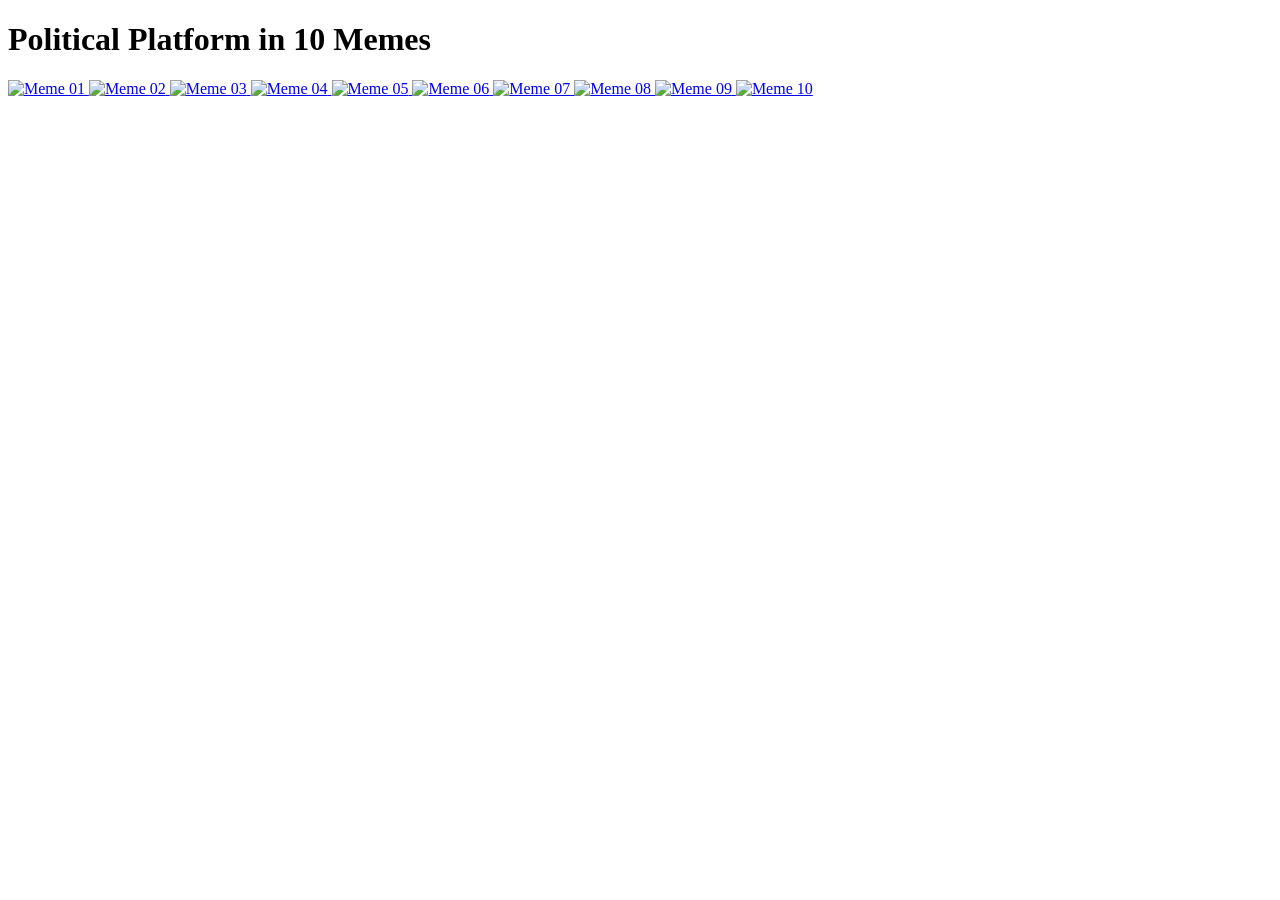
==== index.html @ 71c23b96 "initial commit" ====
<!DOCTYPE html>
<html lang="en">
<head>
  <meta charset="UTF-8" />
  <meta name="viewport" content="width=device-width, initial-scale=1.0" />
  <title>Political Platform in 10 Memes</title>
  <link rel="stylesheet" href="/css/style.css" />
</head>
<body>
  <main class="gallery">
    <h1>Political Platform in 10 Memes</h1>
    <div class="card-grid">
      <!-- You can expand this to 10 items -->
      <!-- Card Template -->
        <a class="card" href="/meme/01.html">
        <img src="/memes/01.png" alt="Meme 01">
        </a>
        <a class="card" href="/meme/02.html">
        <img src="/memes/02.png" alt="Meme 02">
        </a>
        <a class="card" href="/meme/03.html">
        <img src="/memes/03.png" alt="Meme 03">
        </a>
        <a class="card" href="/meme/04.html">
        <img src="/memes/04.png" alt="Meme 04">
        </a>
        <a class="card" href="/meme/05.html">
        <img src="/memes/05.png" alt="Meme 05">
        </a>
        <a class="card" href="/meme/06.html">
        <img src="/memes/06.png" alt="Meme 06">
        </a>
        <a class="card" href="/meme/07.html">
        <img src="/memes/07.png" alt="Meme 07">
        </a>
        <a class="card" href="/meme/08.html">
        <img src="/memes/08.png" alt="Meme 08">
        </a>
        <a class="card" href="/meme/09.html">
        <img src="/memes/09.png" alt="Meme 09">
        </a>
        <a class="card" href="/meme/10.html">
        <img src="/memes/10.png" alt="Meme 10">
        </a>
        </a>
    </div>
  </main>
</body>
</html>
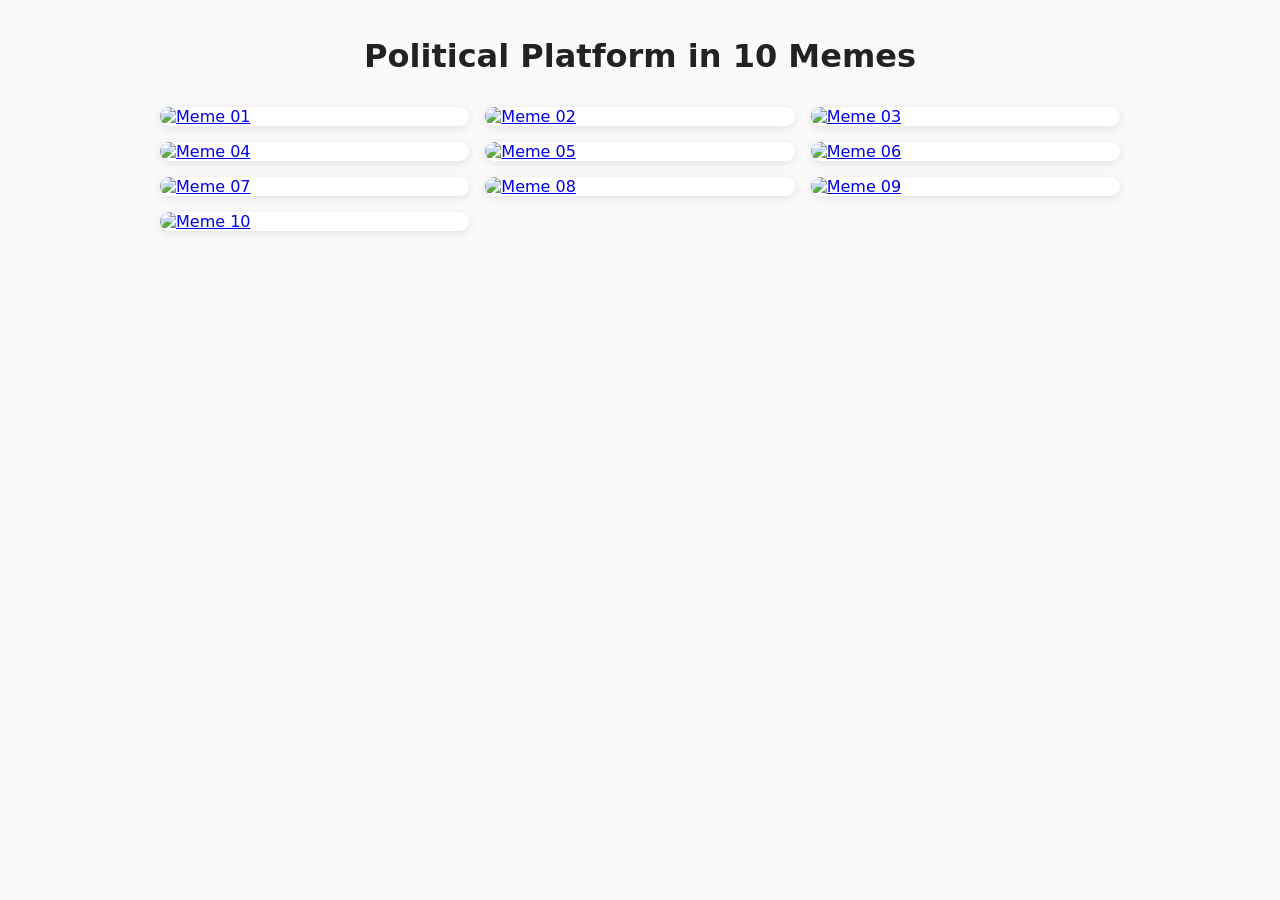
==== commit 9b40701f: "tweeking it" ====
--- a/index.html
+++ b/index.html
@@ -4,7 +4,7 @@
   <meta charset="UTF-8" />
   <meta name="viewport" content="width=device-width, initial-scale=1.0" />
   <title>Political Platform in 10 Memes</title>
-  <link rel="stylesheet" href="/css/style.css" />
+  <link rel="stylesheet" href="style.css" />
 </head>
 <body>
   <main class="gallery">
@@ -12,35 +12,35 @@
     <div class="card-grid">
       <!-- You can expand this to 10 items -->
       <!-- Card Template -->
-        <a class="card" href="/meme/01.html">
-        <img src="/memes/01.png" alt="Meme 01">
+        <a class="card" href="../meme/01.html">
+        <img src="../memes/01.png" alt="Meme 01">
         </a>
-        <a class="card" href="/meme/02.html">
-        <img src="/memes/02.png" alt="Meme 02">
+        <a class="card" href="../meme/02.html">
+        <img src="../memes/02.png" alt="Meme 02">
         </a>
-        <a class="card" href="/meme/03.html">
-        <img src="/memes/03.png" alt="Meme 03">
+        <a class="card" href="../meme/03.html">
+        <img src="../memes/03.png" alt="Meme 03">
         </a>
-        <a class="card" href="/meme/04.html">
-        <img src="/memes/04.png" alt="Meme 04">
+        <a class="card" href="../meme/04.html">
+        <img src="../memes/04.png" alt="Meme 04">
         </a>
-        <a class="card" href="/meme/05.html">
-        <img src="/memes/05.png" alt="Meme 05">
+        <a class="card" href="../meme/05.html">
+        <img src="../memes/05.png" alt="Meme 05">
         </a>
-        <a class="card" href="/meme/06.html">
-        <img src="/memes/06.png" alt="Meme 06">
+        <a class="card" href="../meme/06.html">
+        <img src="../memes/06.png" alt="Meme 06">
         </a>
-        <a class="card" href="/meme/07.html">
-        <img src="/memes/07.png" alt="Meme 07">
+        <a class="card" href="../meme/07.html">
+        <img src="../memes/07.png" alt="Meme 07">
         </a>
-        <a class="card" href="/meme/08.html">
-        <img src="/memes/08.png" alt="Meme 08">
+        <a class="card" href="../meme/08.html">
+        <img src="../memes/08.png" alt="Meme 08">
         </a>
-        <a class="card" href="/meme/09.html">
-        <img src="/memes/09.png" alt="Meme 09">
+        <a class="card" href="../meme/09.html">
+        <img src="../memes/09.png" alt="Meme 09">
         </a>
-        <a class="card" href="/meme/10.html">
-        <img src="/memes/10.png" alt="Meme 10">
+        <a class="card" href="../meme/10.html">
+        <img src="../memes/10.png" alt="Meme 10">
         </a>
         </a>
     </div>
--- a/style.css
+++ b/style.css
@@ -0,0 +1,42 @@
+body {
+  font-family: system-ui, sans-serif;
+  margin: 0;
+  background: #fafafa;
+  color: #222;
+}
+
+main {
+  padding: 1rem;
+  max-width: 960px;
+  margin: auto;
+}
+
+h1 {
+  text-align: center;
+  margin-bottom: 2rem;
+}
+
+.card-grid {
+  display: grid;
+  gap: 1rem;
+  grid-template-columns: repeat(auto-fit, minmax(250px, 1fr));
+}
+
+.card {
+  overflow: hidden;
+  border-radius: 12px;
+  box-shadow: 0 2px 10px rgba(0,0,0,0.1);
+  background: white;
+  display: block;
+  transition: transform 0.2s ease;
+}
+
+.card:hover {
+  transform: scale(1.03);
+}
+
+.card img {
+  width: 100%;
+  height: auto;
+  display: block;
+}
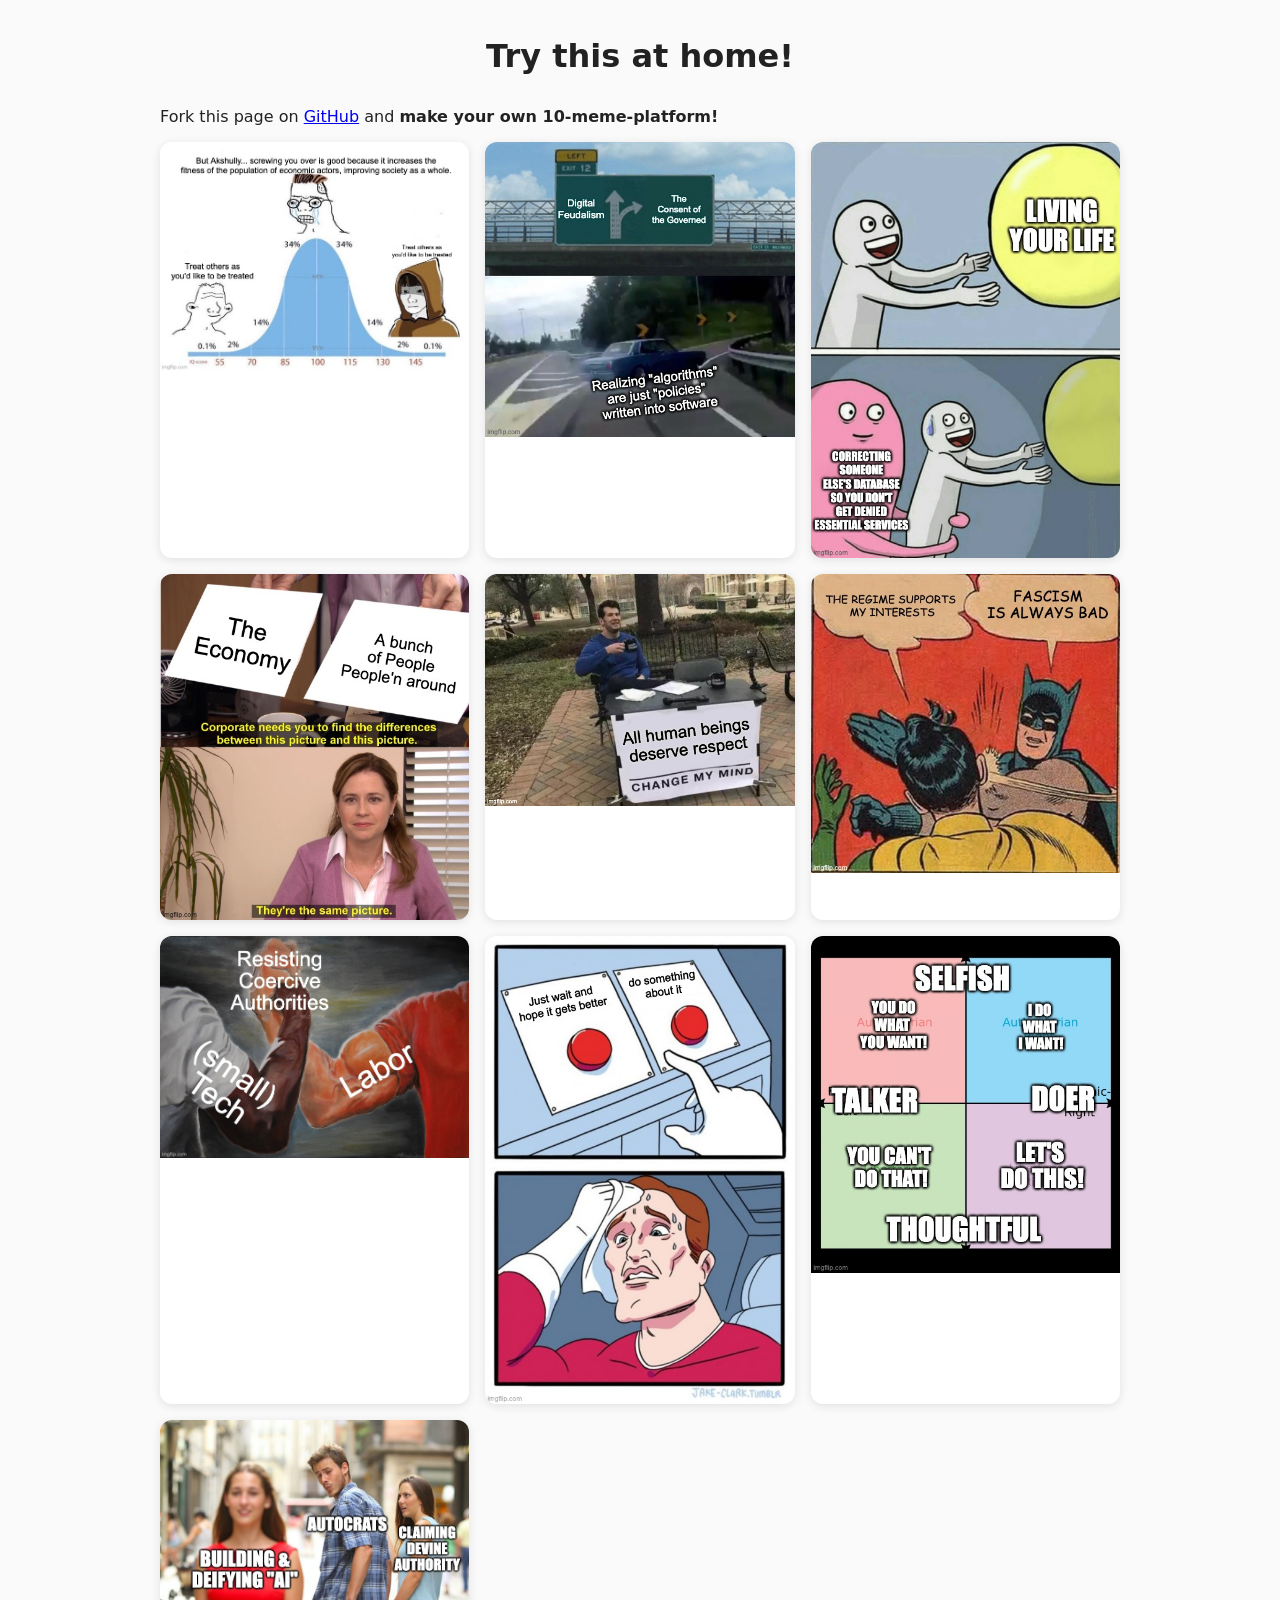
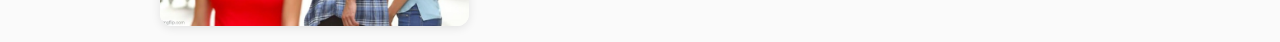
==== commit 311240be: "Update index.html" ====
--- a/index.html
+++ b/index.html
@@ -8,40 +8,44 @@
 </head>
 <body>
   <main class="gallery">
-    <h1>Political Platform in 10 Memes</h1>
+    <h1>Try this at home!</h1>
+    <p>
+      Fork this page on
+      <a href="https://github.com/mzargham/10-meme-challenge" target="_blank">GitHub</a> 
+      and <strong>make your own 10-meme-platform!</strong>
+    </p>
     <div class="card-grid">
       <!-- You can expand this to 10 items -->
       <!-- Card Template -->
         <a class="card" href="../meme/01.html">
-        <img src="../memes/01.png" alt="Meme 01">
+        <img src="./memes/01.png" alt="Meme 01">
         </a>
-        <a class="card" href="../meme/02.html">
-        <img src="../memes/02.png" alt="Meme 02">
+        <a class="card" href="./meme/02.html">
+        <img src="./memes/02.png" alt="Meme 02">
         </a>
-        <a class="card" href="../meme/03.html">
-        <img src="../memes/03.png" alt="Meme 03">
+        <a class="card" href="./meme/03.html">
+        <img src="./memes/03.png" alt="Meme 03">
         </a>
-        <a class="card" href="../meme/04.html">
-        <img src="../memes/04.png" alt="Meme 04">
+        <a class="card" href="./meme/04.html">
+        <img src="./memes/04.png" alt="Meme 04">
         </a>
-        <a class="card" href="../meme/05.html">
-        <img src="../memes/05.png" alt="Meme 05">
+        <a class="card" href="./meme/05.html">
+        <img src="./memes/05.png" alt="Meme 05">
         </a>
-        <a class="card" href="../meme/06.html">
-        <img src="../memes/06.png" alt="Meme 06">
+        <a class="card" href="./meme/06.html">
+        <img src="./memes/06.png" alt="Meme 06">
         </a>
-        <a class="card" href="../meme/07.html">
-        <img src="../memes/07.png" alt="Meme 07">
+        <a class="card" href="./meme/07.html">
+        <img src="./memes/07.png" alt="Meme 07">
         </a>
-        <a class="card" href="../meme/08.html">
-        <img src="../memes/08.png" alt="Meme 08">
+        <a class="card" href="./meme/08.html">
+        <img src="./memes/08.png" alt="Meme 08">
         </a>
-        <a class="card" href="../meme/09.html">
-        <img src="../memes/09.png" alt="Meme 09">
+        <a class="card" href="./meme/09.html">
+        <img src="./memes/09.png" alt="Meme 09">
         </a>
-        <a class="card" href="../meme/10.html">
-        <img src="../memes/10.png" alt="Meme 10">
-        </a>
+        <a class="card" href="./meme/10.html">
+        <img src="./memes/10.png" alt="Meme 10">
         </a>
     </div>
   </main>
